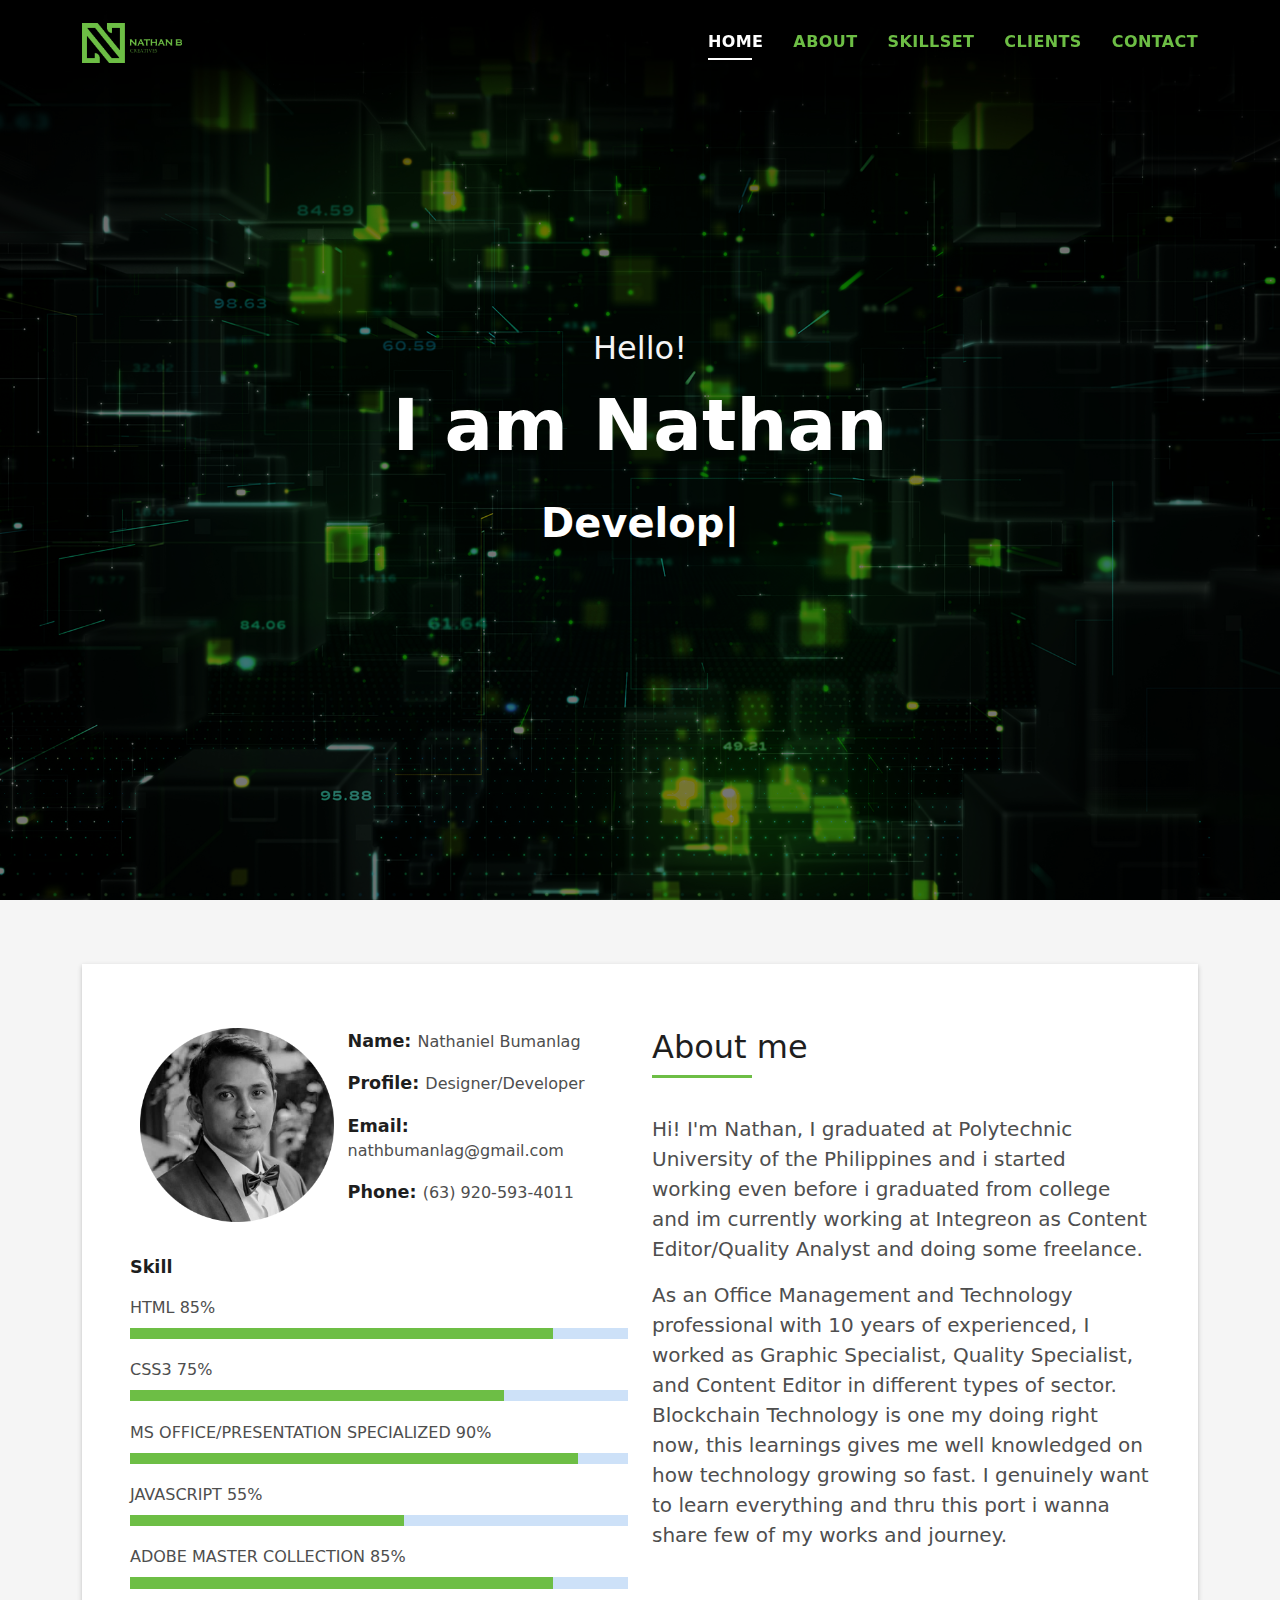
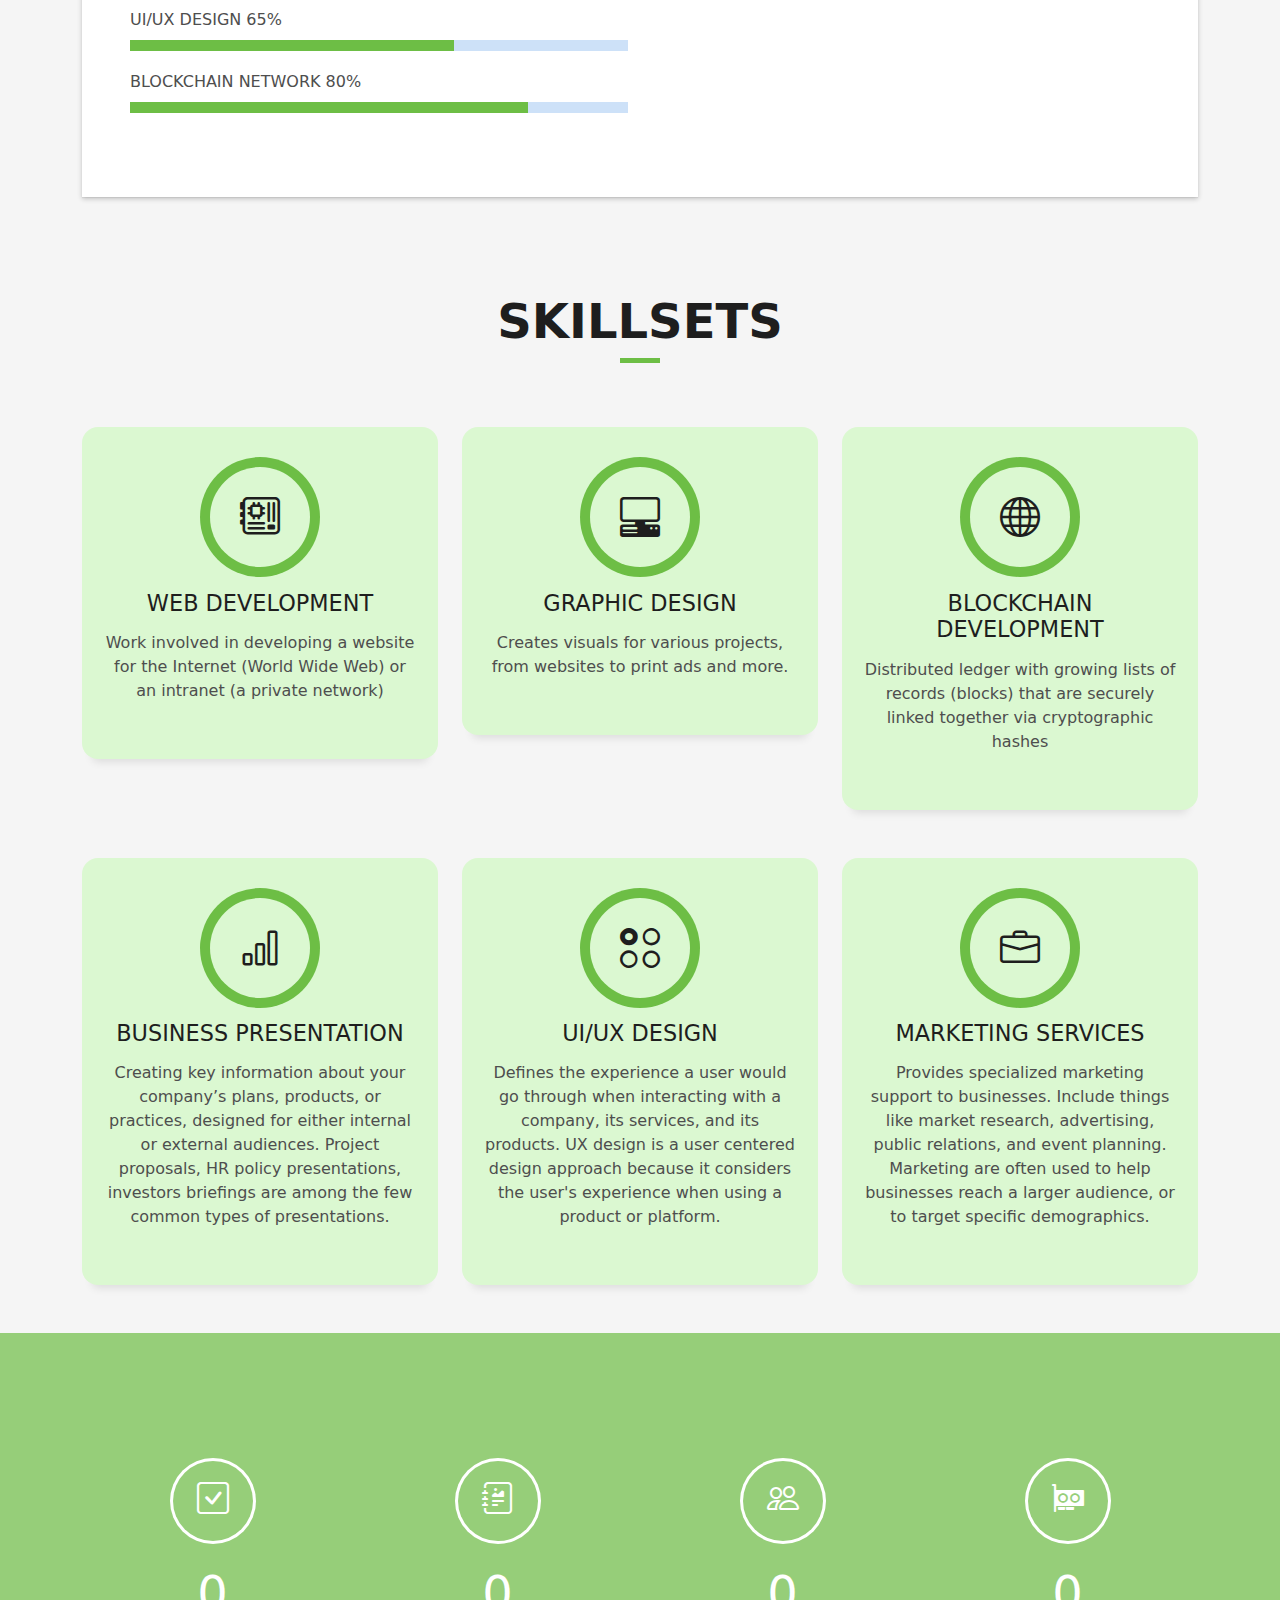
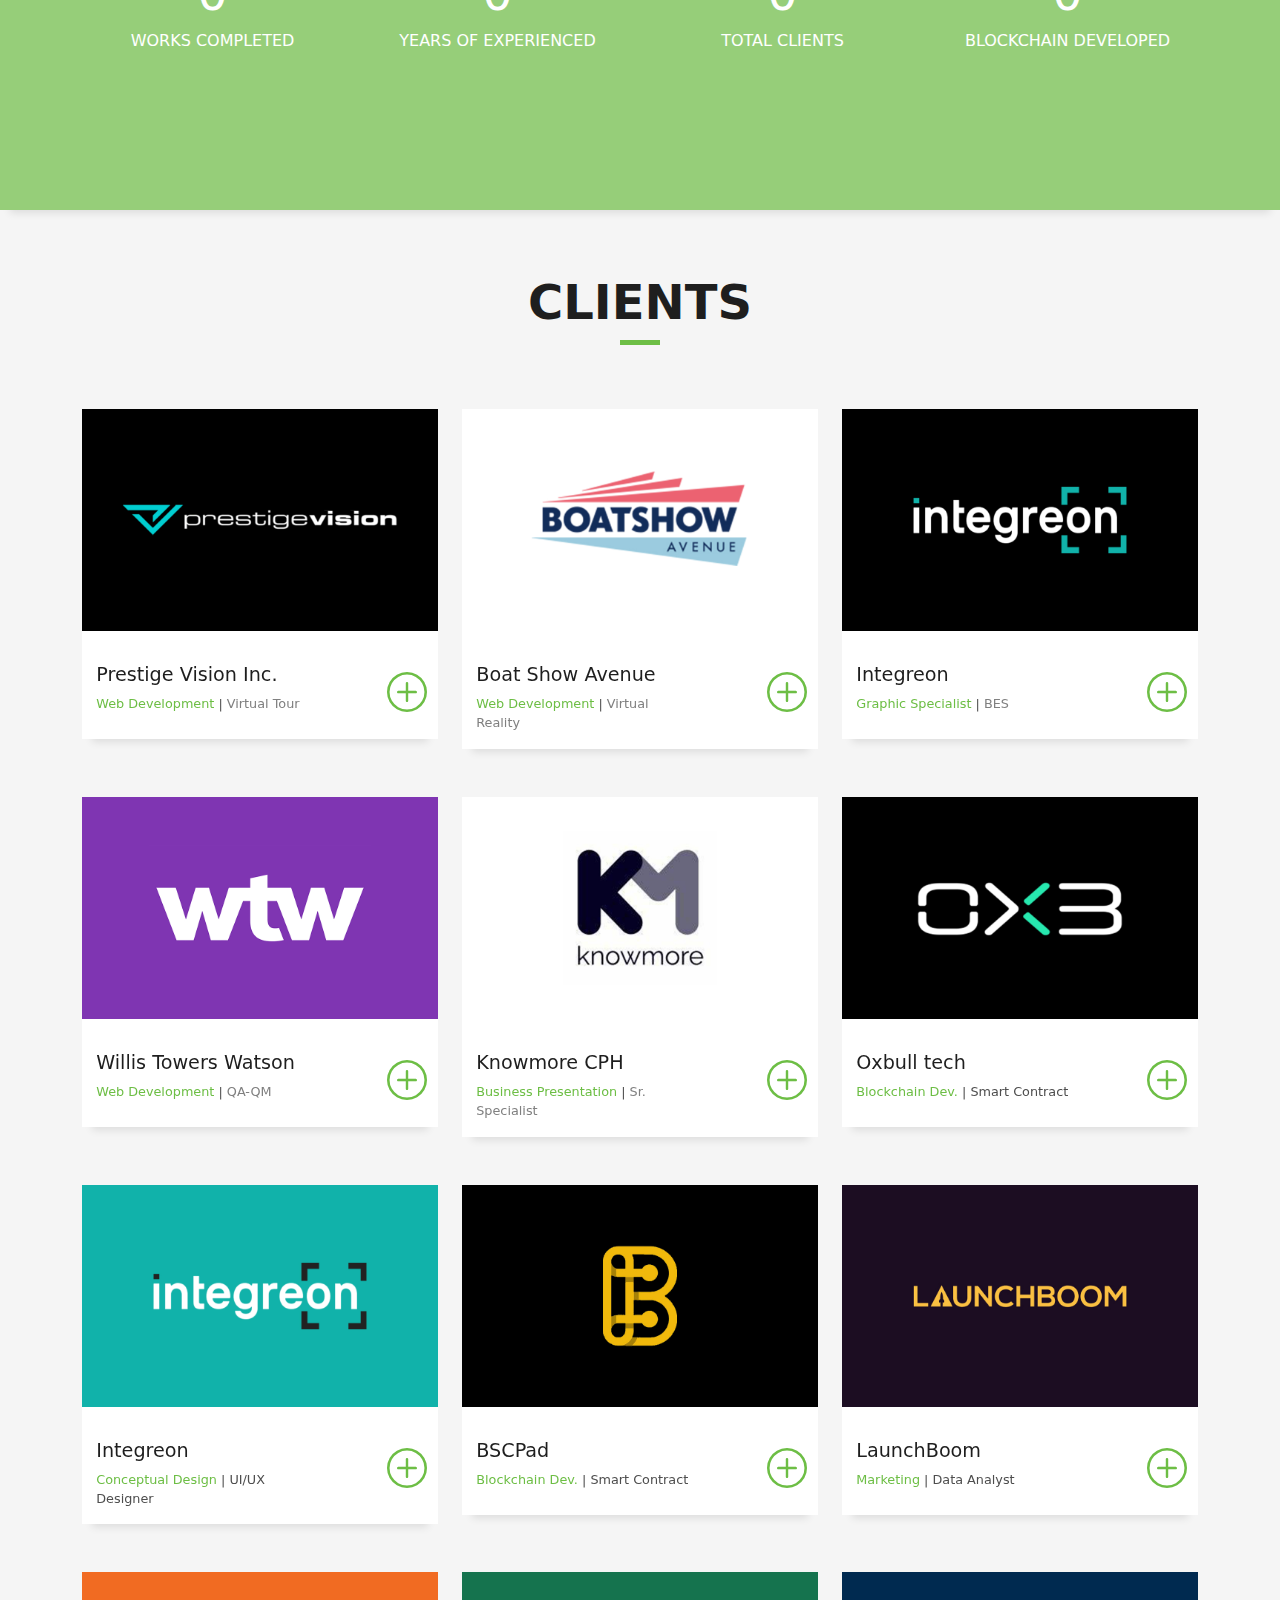
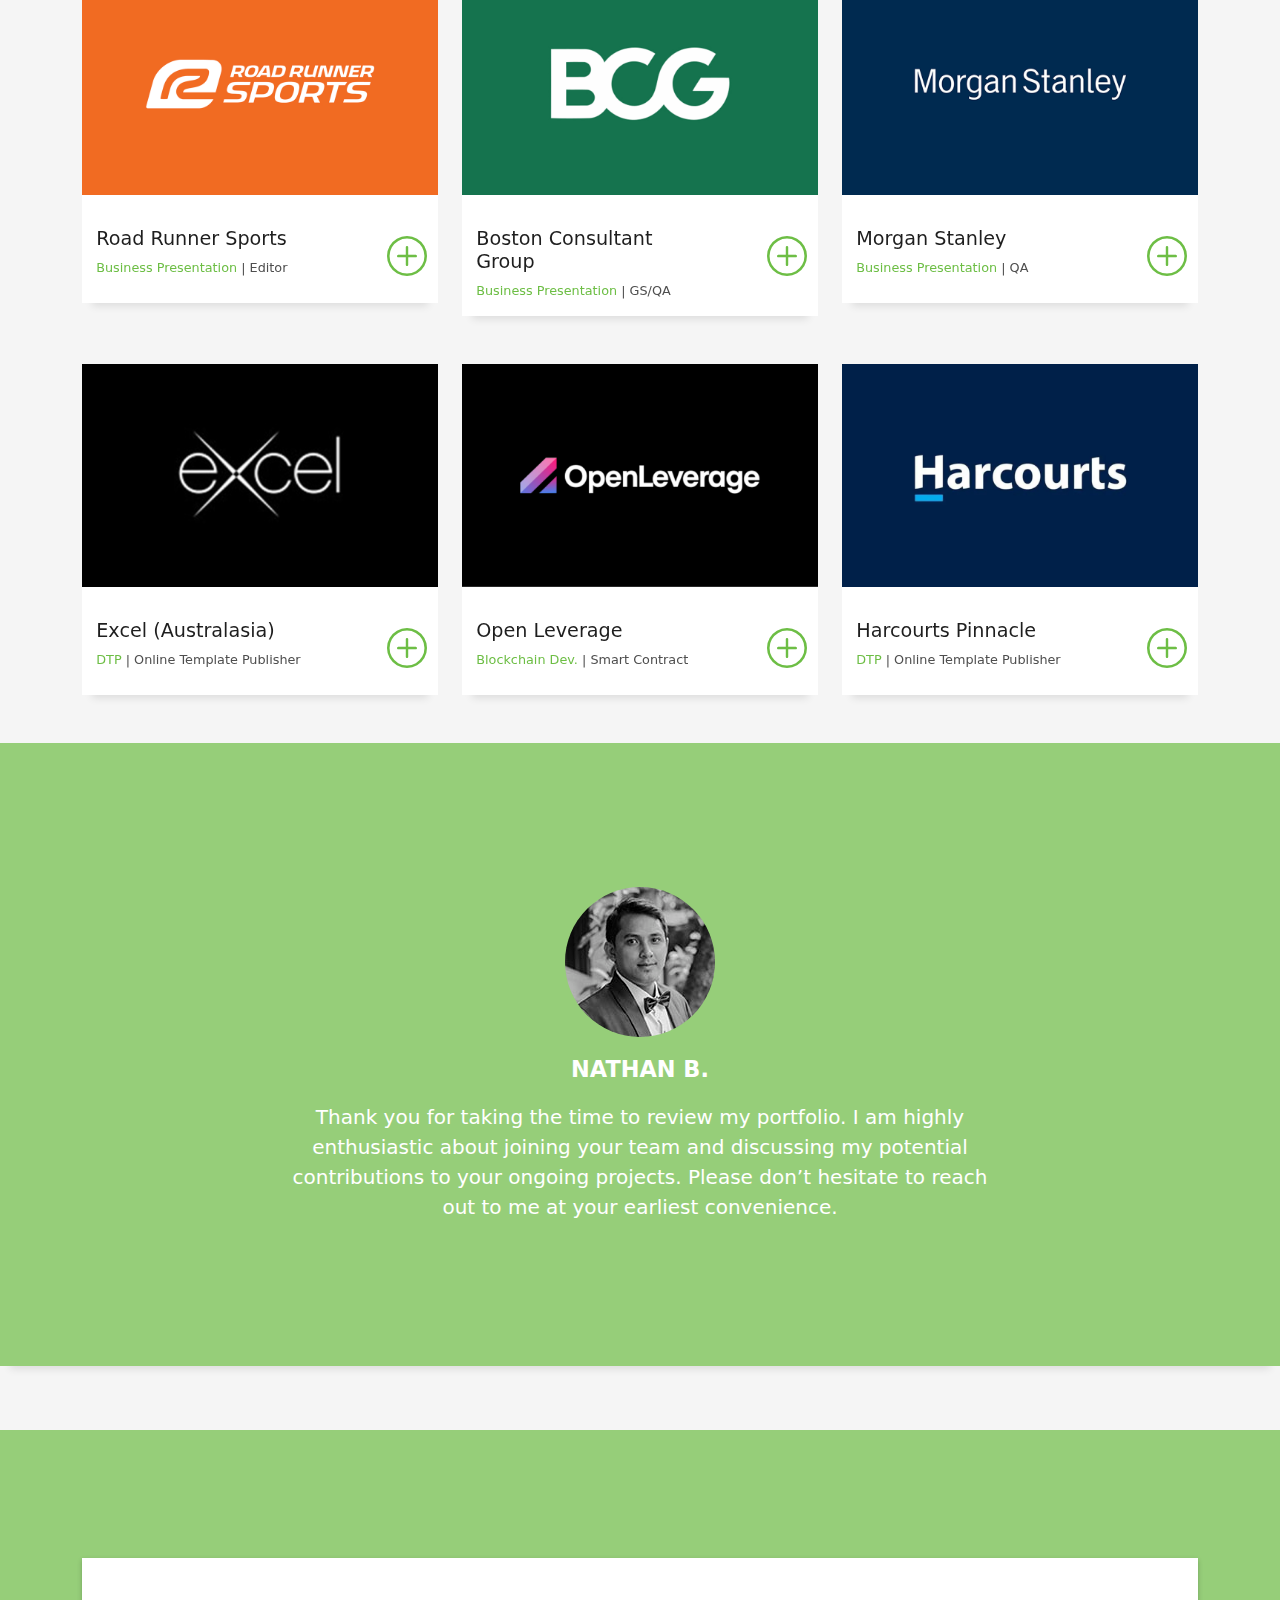
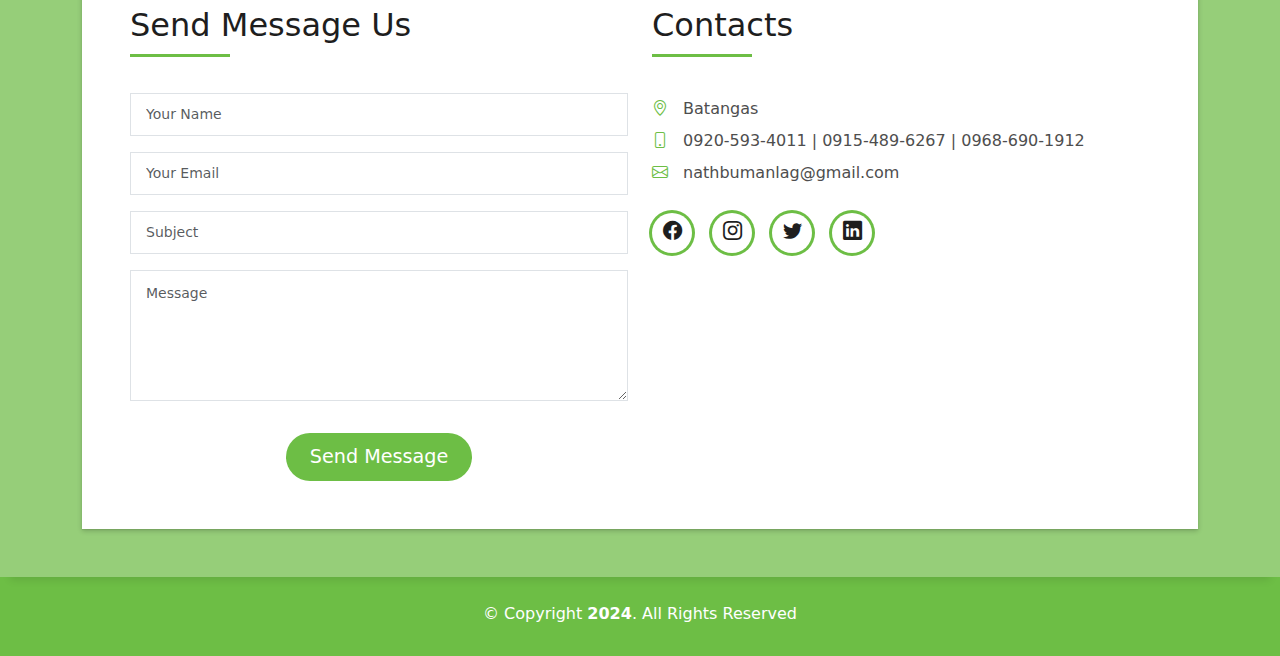
==== index.html @ ee0e368d "First commit" ====
<!DOCTYPE html>
<html lang="en">

<head>
  <meta charset="utf-8">
  <meta content="width=device-width, initial-scale=1.0" name="viewport">

  <title>Nathan B-Portfolio</title>
  <meta content="" name="description">
  <meta content="" name="keywords">

  <!-- Favicons -->
  <link href="assets/img/favicon.ico" rel="icon">
  <link href="assets/img/apple-touch-icon.png" rel="apple-touch-icon">

  <!-- Vendor CSS Files -->
  <link href="assets/vendor/bootstrap/css/bootstrap.min.css" rel="stylesheet">
  <link href="assets/vendor/bootstrap-icons/bootstrap-icons.css" rel="stylesheet">
  <link href="assets/vendor/glightbox/css/glightbox.min.css" rel="stylesheet">
  <link href="assets/vendor/swiper/swiper-bundle.min.css" rel="stylesheet">

  <!-- Template Main CSS File -->
  <link href="assets/css/style.css" rel="stylesheet">


</head>

<body>

  <!-- ======= Header ======= -->
  <header id="header" class="fixed-top">
    <div class="container d-flex align-items-center justify-content-between">

      <!--<h1 class="logo"><a href="index.html">Nathanb</a></h1>-->
      <a href="index.html" class="logo"><img src="assets/img/logo.png" alt="" class="img-fluid"></a>

      <nav id="navbar" class="navbar">
        <ul>
          <li><a class="nav-link scrollto active" href="#hero">Home</a></li>
          <li><a class="nav-link scrollto" href="#about">About</a></li>
          <li><a class="nav-link scrollto" href="#services">Skillset</a></li>
          <li><a class="nav-link scrollto " href="#work">Clients</a></li>
          <li><a class="nav-link scrollto" href="#contact">Contact</a></li>
        </ul>
        <i class="bi bi-list mobile-nav-toggle"></i>
      </nav><!-- .navbar -->

    </div>
  </header><!-- End Header -->

  <!-- ======= Hero Section ======= -->
  <div id="hero" class="hero route bg-image" style="background-image: url(assets/img/hero-bg.jpg)">
    <div class="overlay-itro"></div>
    <div class="hero-content display-table">
      <div class="table-cell">
        <div class="container">
          <p class="display-6 color-d">Hello!</p>
          <h1 class="hero-title mb-4">I am Nathan</h1>
          <p class="hero-subtitle"><span class="typed" data-typed-items="Developer, Graphic Specialist, Blockchain Developer, Content Editor, Quality Analyst"></span></p>
          <!-- <p class="pt-3"><a class="btn btn-primary btn js-scroll px-4" scrollto active" href="#about" role="button">Learn More</a></p> -->
        </div>
      </div>
    </div>
  </div><!-- End Hero Section -->

  <main id="main">

    <!-- ======= About Section ======= -->
    <section id="about" class="about-mf sect-pt4 route">
      <div class="container">
        <div class="row">
          <div class="col-sm-12">
            <div class="box-shadow-full">
              <div class="row">
                <div class="col-md-6">
                  <div class="row">
                    <div class="col-sm-6 col-md-5">
                      <div class="about-img">
                        <img src="assets/img/testimonial-2.png" class="img-fluid rounded b-shadow-a" alt="">
                      </div>
                    </div>
                    <div class="col-sm-6 col-md-7">
                      <div class="about-info">
                        <p><span class="title-s">Name: </span> <span>Nathaniel Bumanlag</span></p>
                        <p><span class="title-s">Profile: </span> <span>Designer/Developer</span></p>
                        <p><span class="title-s">Email: </span> <span>nathbumanlag@gmail.com</span></p>
                        <p><span class="title-s">Phone: </span> <span>(63) 920-593-4011</span></p>
                      </div>
                    </div>
                  </div>
                  <div class="skill-mf">
                    <p class="title-s">Skill</p>
                    <span>HTML</span> <span class="pull-right">85%</span>
                    <div class="progress">
                      <div class="progress-bar" role="progressbar" style="width: 85%;" aria-valuenow="85" aria-valuemin="0" aria-valuemax="100"></div>
                    </div>
                    <span>CSS3</span> <span class="pull-right">75%</span>
                    <div class="progress">
                      <div class="progress-bar" role="progressbar" style="width: 75%" aria-valuenow="75" aria-valuemin="0" aria-valuemax="100"></div>
                    </div>
                    <span>MS OFFICE/PRESENTATION SPECIALIZED</span> <span class="pull-right">90%</span>
                    <div class="progress">
                      <div class="progress-bar" role="progressbar" style="width: 90%" aria-valuenow="90" aria-valuemin="0" aria-valuemax="100"></div>
                    </div>
                    <span>JAVASCRIPT</span> <span class="pull-right">55%</span>
                    <div class="progress">
                      <div class="progress-bar" role="progressbar" style="width: 55%" aria-valuenow="55" aria-valuemin="0" aria-valuemax="100"></div>
                    </div>
                    <span>ADOBE MASTER COLLECTION</span> <span class="pull-right">85%</span>
                    <div class="progress">
                      <div class="progress-bar" role="progressbar" style="width: 85%" aria-valuenow="85" aria-valuemin="0" aria-valuemax="100"></div>
                    </div>
                    <span>UI/UX DESIGN</span> <span class="pull-right">65%</span>
                    <div class="progress">
                      <div class="progress-bar" role="progressbar" style="width: 65%" aria-valuenow="65" aria-valuemin="0" aria-valuemax="100"></div>
                    </div>
                    <span>BLOCKCHAIN NETWORK</span> <span class="pull-right">80%</span>
                    <div class="progress">
                      <div class="progress-bar" role="progressbar" style="width: 80%" aria-valuenow="80" aria-valuemin="0" aria-valuemax="100"></div>
                    </div>
                  </div>
                </div>
                <div class="col-md-6">
                  <div class="about-me pt-4 pt-md-0">
                    <div class="title-box-2">
                      <h5 class="title-left">
                        About me
                      </h5>
                    </div>
                    <p class="lead">
                      Hi! I'm Nathan, I graduated at Polytechnic University of the Philippines and i started working even before i graduated from college
                      and im currently working at Integreon as Content Editor/Quality Analyst and doing some freelance.
                    </p>
                    <p class="lead">
                      As an Office Management and Technology professional with 10 years of experienced, I worked as Graphic Specialist, Quality Specialist, and Content Editor in different types of sector.
                      Blockchain Technology is one my doing right now, this learnings gives me well knowledged on how technology growing so fast. I genuinely want to
                      learn everything and thru this port i wanna share few of my works and journey.
                    </p>
                    
                  </div>
                </div>
              </div>
            </div>
          </div>
        </div>
      </div>
    </section><!-- End About Section -->

    <!-- ======= Skillsets Section ======= -->
    <section id="services" class="services-mf pt-5 route">
      <div class="container">
        <div class="row">
          <div class="col-sm-12">
            <div class="title-box text-center">
              <h3 class="title-a">
                Skillsets
              </h3>
              <!--<p class="subtitle-a"></p>-->
              <div class="line-mf"></div>
            </div>
          </div>
        </div>
        <div class="row">
          <div class="col-md-4">
            <div class="service-box">
              <div class="service-ico">
                <span class="ico-circle"><i class="bi bi-motherboard"></i></span>
              </div>
              <div class="service-content">
                <h2 class="s-title">Web Development</h2>
                <p class="s-description text-center">
                  Work involved in developing a website for the Internet (World Wide Web) or an intranet (a private network)
                </p>
              </div>
            </div>
          </div>
          <div class="col-md-4">
            <div class="service-box">
              <div class="service-ico">
                <span class="ico-circle"><i class="bi bi-pc-display-horizontal"></i></span>
              </div>
              <div class="service-content">
                <h2 class="s-title">Graphic Design</h2>
                <p class="s-description text-center">
                  Creates visuals for various projects, from websites to print ads and more.
                </p>
              </div>
            </div>
          </div>
          <div class="col-md-4">
            <div class="service-box">
              <div class="service-ico">
                <span class="ico-circle"><i class="bi bi-globe"></i></span>
              </div>
              <div class="service-content">
                <h2 class="s-title">Blockchain Development</h2>
                <p class="s-description text-center">
                  Distributed ledger with growing lists of records (blocks) that are securely linked together via cryptographic hashes
                </p>
              </div>
            </div>
          </div>
          <div class="col-md-4">
            <div class="service-box">
              <div class="service-ico">
                <span class="ico-circle"><i class="bi bi-bar-chart"></i></span>
              </div>
              <div class="service-content">
                <h2 class="s-title">Business Presentation</h2>
                <p class="s-description text-center">
                  Creating key information about your company’s plans, products, or practices, designed for either internal or external audiences. Project proposals,
                  HR policy presentations, investors briefings are among the few common types of presentations. 
                </p>
              </div>
            </div>
          </div>
          <div class="col-md-4">
            <div class="service-box">
              <div class="service-ico">
                <span class="ico-circle"><i class="bi bi-ui-radios-grid"></i></span>
              </div>
              <div class="service-content">
                <h2 class="s-title">UI/UX Design</h2>
                <p class="s-description text-center">
                  Defines the experience a user would go through when interacting with a company, its services, and its products.
                  UX design is a user centered design approach because it considers the user's experience when using a product or platform.
                </p>
              </div>
            </div>
          </div>
          <div class="col-md-4">
            <div class="service-box">
              <div class="service-ico">
                <span class="ico-circle"><i class="bi bi-briefcase"></i></span>
              </div>
              <div class="service-content">
                <h2 class="s-title">Marketing Services</h2>
                <p class="s-description text-center">
                  Provides specialized marketing support to businesses. Include things like market research, advertising, public relations, and event planning.
                  Marketing are often used to help businesses reach a larger audience, or to target specific demographics.
                </p>
              </div>
            </div>
          </div>
        </div>
      </div>
    </section><!-- End Skillsets Section -->

    <!-- ======= Counter Section ======= -->
    <div class="section-counter paralax-mf bg-image" style="background-image: url(assets/img/counters-bg.jpg)">
      <div class="overlay-mf"></div>
      <div class="container position-relative">
        <div class="row">
          <div class="col-sm-3 col-lg-3">
            <div class="counter-box counter-box pt-4 pt-md-0">
              <div class="counter-ico">
                <span class="ico-circle"><i class="bi bi-check-square"></i></span>
              </div>
              <div class="counter-num">
                <p data-purecounter-start="0" data-purecounter-end="187" data-purecounter-duration="1" class="counter purecounter"></p>
                <span class="counter-text">WORKS COMPLETED</span>
              </div>
            </div>
          </div>
          <div class="col-sm-3 col-lg-3">
            <div class="counter-box pt-4 pt-md-0">
              <div class="counter-ico">
                <span class="ico-circle"><i class="bi bi-journal-richtext"></i></span>
              </div>
              <div class="counter-num">
                <p data-purecounter-start="0" data-purecounter-end="10" data-purecounter-duration="1" class="counter purecounter"></p>
                <span class="counter-text">YEARS OF EXPERIENCED</span>
              </div>
            </div>
          </div>
          <div class="col-sm-3 col-lg-3">
            <div class="counter-box pt-4 pt-md-0">
              <div class="counter-ico">
                <span class="ico-circle"><i class="bi bi-people"></i></span>
              </div>
              <div class="counter-num">
                <p data-purecounter-start="0" data-purecounter-end="112" data-purecounter-duration="1" class="counter purecounter"></p>
                <span class="counter-text">TOTAL CLIENTS</span>
              </div>
            </div>
          </div>
          <div class="col-sm-3 col-lg-3">
            <div class="counter-box pt-4 pt-md-0">
              <div class="counter-ico">
                <span class="ico-circle"><i class="bi bi-gpu-card"></i></span>
              </div>
              <div class="counter-num">
                <p data-purecounter-start="0" data-purecounter-end="48" data-purecounter-duration="1" class="counter purecounter"></p>
                <span class="counter-text">BLOCKCHAIN DEVELOPED</span>
              </div>
            </div>
          </div>
        </div>
      </div>
    </div><!-- End Counter Section -->

    <!-- ======= Clients Section ======= -->
    <section id="work" class="portfolio-mf sect-pt4 route">
      <div class="container">
        <div class="row">
          <div class="col-sm-12">
            <div class="title-box text-center">
              <h3 class="title-a">
                Clients
              </h3>
              <!-- <p class="subtitle-a"></p>-->
              <div class="line-mf"></div>
            </div>
          </div>
        </div>
        <div class="row">
          <div class="col-md-4">
            <div class="work-box">
              <a href="assets/img/work-1.jpg" data-gallery="portfolioGallery" class="portfolio-lightbox">
                <div class="work-img">
                  <img src="assets/img/work-1.jpg" alt="" class="img-fluid">
                </div>
              </a>
              <div class="work-content">
                <div class="row">
                  <div class="col-sm-8">
                    <h2 class="w-title">Prestige Vision Inc.</h2>
                    <div class="w-more">
                      <span class="w-ctegory">Web Development</span> | <span style="color:gray">Virtual Tour</span>
                    </div>
                  </div>
                  <div class="col-sm-4">
                    <div class="w-like">
                      <a href="portfolio-details.html"> <span class="bi bi-plus-circle"></span></a>
                    </div>
                  </div>
                </div>
              </div>
            </div>
          </div>
          <div class="col-md-4">
            <div class="work-box">
              <a href="assets/img/work-2.jpg" data-gallery="portfolioGallery" class="portfolio-lightbox">
                <div class="work-img">
                  <img src="assets/img/work-2.jpg" alt="" class="img-fluid">
                </div>
              </a>
              <div class="work-content">
                <div class="row">
                  <div class="col-sm-8">
                    <h2 class="w-title">Boat Show Avenue</h2>
                    <div class="w-more">
                      <span class="w-ctegory">Web Development</span> | <span style="color:gray">Virtual Reality</span>
                    </div>
                  </div>
                  <div class="col-sm-4">
                    <div class="w-like">
                      <a href="portfolio-details.html"> <span class="bi bi-plus-circle"></span></a>
                    </div>
                  </div>
                </div>
              </div>
            </div>
          </div>
          <div class="col-md-4">
            <div class="work-box">
              <a href="assets/img/work-3.jpg" data-gallery="portfolioGallery" class="portfolio-lightbox">
                <div class="work-img">
                  <img src="assets/img/work-3.jpg" alt="" class="img-fluid">
                </div>
              </a>
              <div class="work-content">
                <div class="row">
                  <div class="col-sm-8">
                    <h2 class="w-title">Integreon</h2>
                    <div class="w-more">
                      <span class="w-ctegory">Graphic Specialist</span> | <span style="color:gray">BES</span>
                    </div>
                  </div>
                  <div class="col-sm-4">
                    <div class="w-like">
                      <a href="portfolio-details.html"> <span class="bi bi-plus-circle"></span></a>
                    </div>
                  </div>
                </div>
              </div>
            </div>
          </div>
          <div class="col-md-4">
            <div class="work-box">
              <a href="assets/img/work-4.jpg" data-gallery="portfolioGallery" class="portfolio-lightbox">
                <div class="work-img">
                  <img src="assets/img/work-4.jpg" alt="" class="img-fluid">
                </div>
              </a>
              <div class="work-content">
                <div class="row">
                  <div class="col-sm-8">
                    <h2 class="w-title">Willis Towers Watson</h2>
                    <div class="w-more">
                      <span class="w-ctegory">Web Development</span> | <span style="color:gray">QA-QM</span>
                    </div>
                  </div>
                  <div class="col-sm-4">
                    <div class="w-like">
                      <a href="portfolio-details.html"> <span class="bi bi-plus-circle"></span></a>
                    </div>
                  </div>
                </div>
              </div>
            </div>
          </div>
          <div class="col-md-4">
            <div class="work-box">
              <a href="assets/img/work-5.jpg" data-gallery="portfolioGallery" class="portfolio-lightbox">
                <div class="work-img">
                  <img src="assets/img/work-5.jpg" alt="" class="img-fluid">
                </div>
              </a>
              <div class="work-content">
                <div class="row">
                  <div class="col-sm-8">
                    <h2 class="w-title">Knowmore CPH</h2>
                    <div class="w-more">
                      <span class="w-ctegory">Business Presentation</span> | <span style="color:gray">Sr. Specialist</span>
                    </div>
                  </div>
                  <div class="col-sm-4">
                    <div class="w-like">
                      <a href="portfolio-details.html"> <span class="bi bi-plus-circle"></span></a>
                    </div>
                  </div>
                </div>
              </div>
            </div>
          </div>
          <div class="col-md-4">
            <div class="work-box">
              <a href="assets/img/work-6.jpg" data-gallery="portfolioGallery" class="portfolio-lightbox">
                <div class="work-img">
                  <img src="assets/img/work-6.jpg" alt="" class="img-fluid">
                </div>
              </a>
              <div class="work-content">
                <div class="row">
                  <div class="col-sm-8">
                    <h2 class="w-title">Oxbull tech</h2>
                    <div class="w-more">
                      <span class="w-ctegory">Blockchain Dev.</span> | <span class="w-date">Smart Contract</span>
                    </div>
                  </div>
                  <div class="col-sm-4">
                    <div class="w-like">
                      <a href="portfolio-details.html"> <span class="bi bi-plus-circle"></span></a>
                    </div>
                  </div>
                </div>
              </div>
            </div>
          </div>
          <div class="col-md-4">
            <div class="work-box">
              <a href="assets/img/work-7.jpg" data-gallery="portfolioGallery" class="portfolio-lightbox">
                <div class="work-img">
                  <img src="assets/img/work-7.jpg" alt="" class="img-fluid">
                </div>
              </a>
              <div class="work-content">
                <div class="row">
                  <div class="col-sm-8">
                    <h2 class="w-title">Integreon</h2>
                    <div class="w-more">
                      <span class="w-ctegory">Conceptual Design</span> | <span class="w-date">UI/UX Designer</span>
                    </div>
                  </div>
                  <div class="col-sm-4">
                    <div class="w-like">
                      <a href="portfolio-details.html"> <span class="bi bi-plus-circle"></span></a>
                    </div>
                  </div>
                </div>
              </div>
            </div>
          </div>
          <div class="col-md-4">
            <div class="work-box">
              <a href="assets/img/work-8.jpg" data-gallery="portfolioGallery" class="portfolio-lightbox">
                <div class="work-img">
                  <img src="assets/img/work-8.jpg" alt="" class="img-fluid">
                </div>
              </a>
              <div class="work-content">
                <div class="row">
                  <div class="col-sm-8">
                    <h2 class="w-title">BSCPad</h2>
                    <div class="w-more">
                      <span class="w-ctegory">Blockchain Dev.</span> | <span class="w-date">Smart Contract</span>
                    </div>
                  </div>
                  <div class="col-sm-4">
                    <div class="w-like">
                      <a href="portfolio-details.html"> <span class="bi bi-plus-circle"></span></a>
                    </div>
                  </div>
                </div>
              </div>
            </div>
          </div>
          <div class="col-md-4">
            <div class="work-box">
              <a href="assets/img/work-9.jpg" data-gallery="portfolioGallery" class="portfolio-lightbox">
                <div class="work-img">
                  <img src="assets/img/work-9.jpg" alt="" class="img-fluid">
                </div>
              </a>
              <div class="work-content">
                <div class="row">
                  <div class="col-sm-8">
                    <h2 class="w-title">LaunchBoom</h2>
                    <div class="w-more">
                      <span class="w-ctegory">Marketing</span> | <span class="w-date">Data Analyst</span>
                    </div>
                  </div>
                  <div class="col-sm-4">
                    <div class="w-like">
                      <a href="portfolio-details.html"> <span class="bi bi-plus-circle"></span></a>
                    </div>
                  </div>
                </div>
              </div>
            </div>
          </div>
          <div class="col-md-4">
            <div class="work-box">
              <a href="assets/img/work-10.jpg" data-gallery="portfolioGallery" class="portfolio-lightbox">
                <div class="work-img">
                  <img src="assets/img/work-10.jpg" alt="" class="img-fluid">
                </div>
              </a>
              <div class="work-content">
                <div class="row">
                  <div class="col-sm-8">
                    <h2 class="w-title">Road Runner Sports</h2>
                    <div class="w-more">
                      <span class="w-ctegory">Business Presentation</span> | <span class="w-date">Editor</span>
                    </div>
                  </div>
                  <div class="col-sm-4">
                    <div class="w-like">
                      <a href="portfolio-details.html"> <span class="bi bi-plus-circle"></span></a>
                    </div>
                  </div>
                </div>
              </div>
            </div>
          </div>
          <div class="col-md-4">
            <div class="work-box">
              <a href="assets/img/work-11.jpg" data-gallery="portfolioGallery" class="portfolio-lightbox">
                <div class="work-img">
                  <img src="assets/img/work-11.jpg" alt="" class="img-fluid">
                </div>
              </a>
              <div class="work-content">
                <div class="row">
                  <div class="col-sm-8">
                    <h2 class="w-title">Boston Consultant Group</h2>
                    <div class="w-more">
                      <span class="w-ctegory">Business Presentation</span> | <span class="w-date">GS/QA</span>
                    </div>
                  </div>
                  <div class="col-sm-4">
                    <div class="w-like">
                      <a href="portfolio-details.html"> <span class="bi bi-plus-circle"></span></a>
                    </div>
                  </div>
                </div>
              </div>
            </div>
          </div>
          <div class="col-md-4">
            <div class="work-box">
              <a href="assets/img/work-12.jpg" data-gallery="portfolioGallery" class="portfolio-lightbox">
                <div class="work-img">
                  <img src="assets/img/work-12.jpg" alt="" class="img-fluid">
                </div>
              </a>
              <div class="work-content">
                <div class="row">
                  <div class="col-sm-8">
                    <h2 class="w-title">Morgan Stanley</h2>
                    <div class="w-more">
                      <span class="w-ctegory">Business Presentation</span> | <span class="w-date">QA</span>
                    </div>
                  </div>
                  <div class="col-sm-4">
                    <div class="w-like">
                      <a href="portfolio-details.html"> <span class="bi bi-plus-circle"></span></a>
                    </div>
                  </div>
                </div>
              </div>
            </div>
          </div>
          <div class="col-md-4">
            <div class="work-box">
              <a href="assets/img/work-13.jpg" data-gallery="portfolioGallery" class="portfolio-lightbox">
                <div class="work-img">
                  <img src="assets/img/work-13.jpg" alt="" class="img-fluid">
                </div>
              </a>
              <div class="work-content">
                <div class="row">
                  <div class="col-sm-8">
                    <h2 class="w-title">Excel (Australasia)</h2>
                    <div class="w-more">
                      <span class="w-ctegory">DTP</span> | <span class="w-date">Online Template Publisher</span>
                    </div>
                  </div>
                  <div class="col-sm-4">
                    <div class="w-like">
                      <a href="portfolio-details.html"> <span class="bi bi-plus-circle"></span></a>
                    </div>
                  </div>
                </div>
              </div>
            </div>
          </div>
          <div class="col-md-4">
            <div class="work-box">
              <a href="assets/img/work-14.jpg" data-gallery="portfolioGallery" class="portfolio-lightbox">
                <div class="work-img">
                  <img src="assets/img/work-14.jpg" alt="" class="img-fluid">
                </div>
              </a>
              <div class="work-content">
                <div class="row">
                  <div class="col-sm-8">
                    <h2 class="w-title">Open Leverage</h2>
                    <div class="w-more">
                      <span class="w-ctegory">Blockchain Dev.</span> | <span class="w-date">Smart Contract</span>
                    </div>
                  </div>
                  <div class="col-sm-4">
                    <div class="w-like">
                      <a href="portfolio-details.html"> <span class="bi bi-plus-circle"></span></a>
                    </div>
                  </div>
                </div>
              </div>
            </div>
          </div>
          <div class="col-md-4">
            <div class="work-box">
              <a href="assets/img/work-15.jpg" data-gallery="portfolioGallery" class="portfolio-lightbox">
                <div class="work-img">
                  <img src="assets/img/work-15.jpg" alt="" class="img-fluid">
                </div>
              </a>
              <div class="work-content">
                <div class="row">
                  <div class="col-sm-8">
                    <h2 class="w-title">Harcourts Pinnacle</h2>
                    <div class="w-more">
                      <span class="w-ctegory">DTP</span> | <span class="w-date">Online Template Publisher</span>
                    </div>
                  </div>
                  <div class="col-sm-4">
                    <div class="w-like">
                      <a href="portfolio-details.html"> <span class="bi bi-plus-circle"></span></a>
                    </div>
                  </div>
                </div>
              </div>
            </div>
          </div>
        </div>
      </div>
    </section>
    <!-- End Clients Section -->
    <!-- ======= Testimonials Section ======= -->
    <div class="testimonials paralax-mf bg-image" style="background-image: url(assets/img/hero-bg.jpg)">
      <div class="overlay-mf"></div>
        <div class="container position-relative">
        <div class="row">
          <div class="col-md-12">
                  <div class="testimonial-box">
                    <div class="author-test">
                      <img src="assets/img/testimonial-2.jpg" alt="" class="rounded-circle b-shadow-a">
                      <span class="author">Nathan B.</span>
                    </div>
                    <div class="content-test">
                      <p class="description lead">
                        Thank you for taking the time to review my portfolio. I am highly enthusiastic about joining your team and discussing my potential contributions to your ongoing projects.
                        Please don’t hesitate to reach out to me at your earliest convenience.
                      </p>
                    </div>
                  </div>
                <!-- End testimonial item -->
            
          </div>
        </div>
      </div>
    </div><!-- End Testimonials Section -->

    <!-- ======= Contact Section ======= -->
    <section id="contact" class="paralax-mf footer-paralax bg-image sect-mt4 route" style="background-image: url(assets/img/overlay-bg.jpg)">
      <div class="overlay-mf"></div>
      <div class="container">
        <div class="row">
          <div class="col-sm-12">
            <div class="contact-mf">
              <div id="contact" class="box-shadow-full">
                <div class="row">
                  <div class="col-md-6">
                    <div class="title-box-2">
                      <h5 class="title-left">
                        Send Message Us
                      </h5>
                    </div>
                    <div>
                      <form action="forms/contact.php" method="post" role="form" class="php-email-form">
                        <div class="row">
                          <div class="col-md-12 mb-3">
                            <div class="form-group">
                              <input type="text" name="name" class="form-control" id="name" placeholder="Your Name" required>
                            </div>
                          </div>
                          <div class="col-md-12 mb-3">
                            <div class="form-group">
                              <input type="email" class="form-control" name="email" id="email" placeholder="Your Email" required>
                            </div>
                          </div>
                          <div class="col-md-12 mb-3">
                            <div class="form-group">
                              <input type="text" class="form-control" name="subject" id="subject" placeholder="Subject" required>
                            </div>
                          </div>
                          <div class="col-md-12">
                            <div class="form-group">
                              <textarea class="form-control" name="message" rows="5" placeholder="Message" required></textarea>
                            </div>
                          </div>
                          <div class="col-md-12 text-center my-3">
                            <div class="loading">Loading</div>
                            <div class="error-message"></div>
                            <div class="sent-message">Your message has been sent. Thank you!</div>
                          </div>
                          <div class="col-md-12 text-center">
                            <button type="submit" class="button button-a button-big button-rouded">Send Message</button>
                          </div>
                        </div>
                      </form>
                    </div>
                  </div>
                  <div class="col-md-6">
                    <div class="title-box-2 pt-4 pt-md-0">
                      <h5 class="title-left">
                        Contacts
                      </h5>
                    </div>
                    <div class="more-info">
                      
                      <ul class="list-ico">
                        <li><span class="bi bi-geo-alt"></span> Batangas</li>
                        <li><span class="bi bi-phone"></span> 0920-593-4011 | 0915-489-6267 | 0968-690-1912</li>
                        <li><span class="bi bi-envelope"></span> nathbumanlag@gmail.com</li>
                      </ul>
                    </div>
                    <div class="socials">
                      <ul>
                        <li><a href=""><span class="ico-circle"><i class="bi bi-facebook"></i></span></a></li>
                        <li><a href=""><span class="ico-circle"><i class="bi bi-instagram"></i></span></a></li>
                        <li><a href=""><span class="ico-circle"><i class="bi bi-twitter"></i></span></a></li>
                        <li><a href=""><span class="ico-circle"><i class="bi bi-linkedin"></i></span></a></li>
                      </ul>
                    </div>
                  </div>
                </div>
              </div>
            </div>
          </div>
        </div>
      </div>
    </section>
    <!-- End Contact Section -->

  <!-- ======= Footer ======= -->
  <footer>
    <div class="container">
      <div class="row">
        <div class="col-sm-12">
          <div class="copyright-box">
            <p class="copyright">&copy; Copyright <strong>2024</strong>. All Rights Reserved</p>
            
          </div>
        </div>
      </div>
    </div>
  </footer><!-- End  Footer -->

  <div id="preloader"></div>
  <a href="#" class="back-to-top d-flex align-items-center justify-content-center"><i class="bi bi-arrow-up-short"></i></a>

  <!-- Vendor JS Files -->
  <script src="assets/vendor/purecounter/purecounter_vanilla.js"></script>
  <script src="assets/vendor/bootstrap/js/bootstrap.bundle.min.js"></script>
  <script src="assets/vendor/glightbox/js/glightbox.min.js"></script>
  <script src="assets/vendor/swiper/swiper-bundle.min.js"></script>
  <script src="assets/vendor/typed.js/typed.umd.js"></script>
  <script src="assets/vendor/php-email-form/validate.js"></script>

  <!-- Template Main JS File -->
  <script src="assets/js/main.js"></script>

</body>

</html>
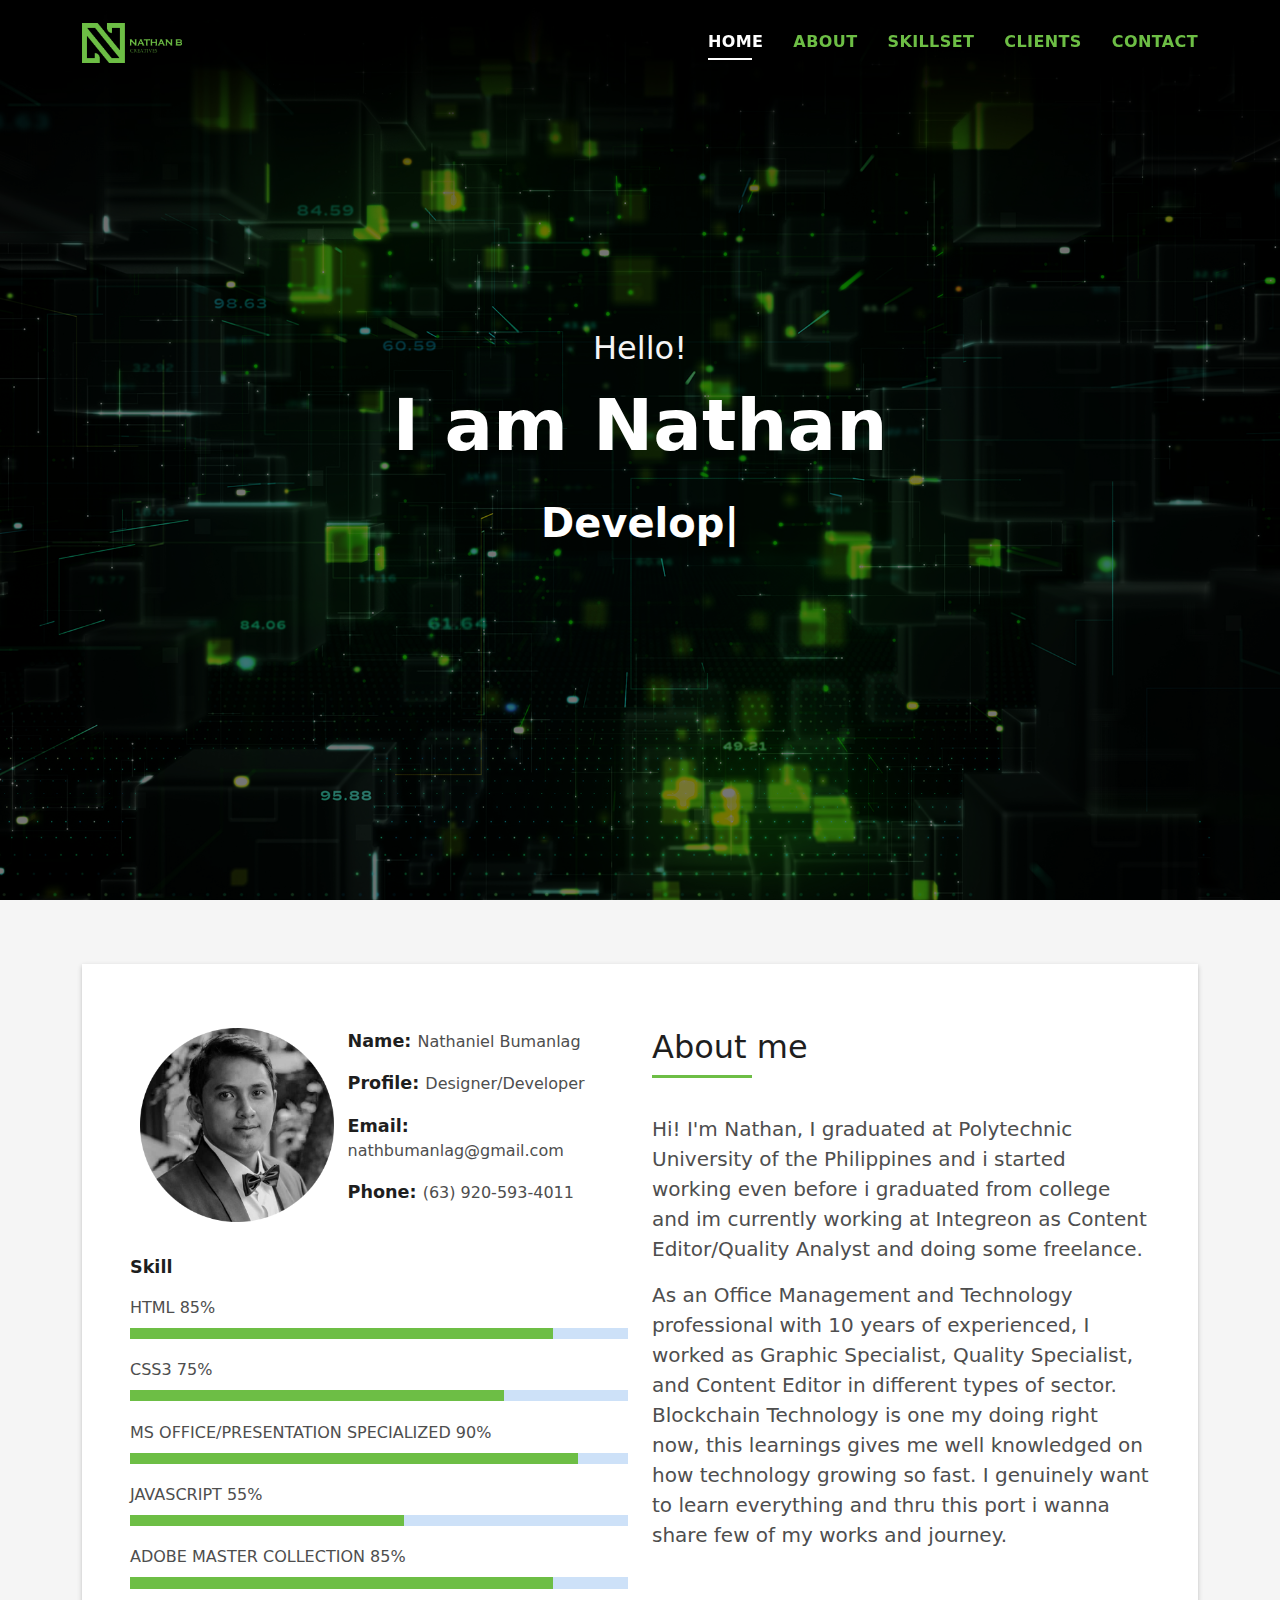
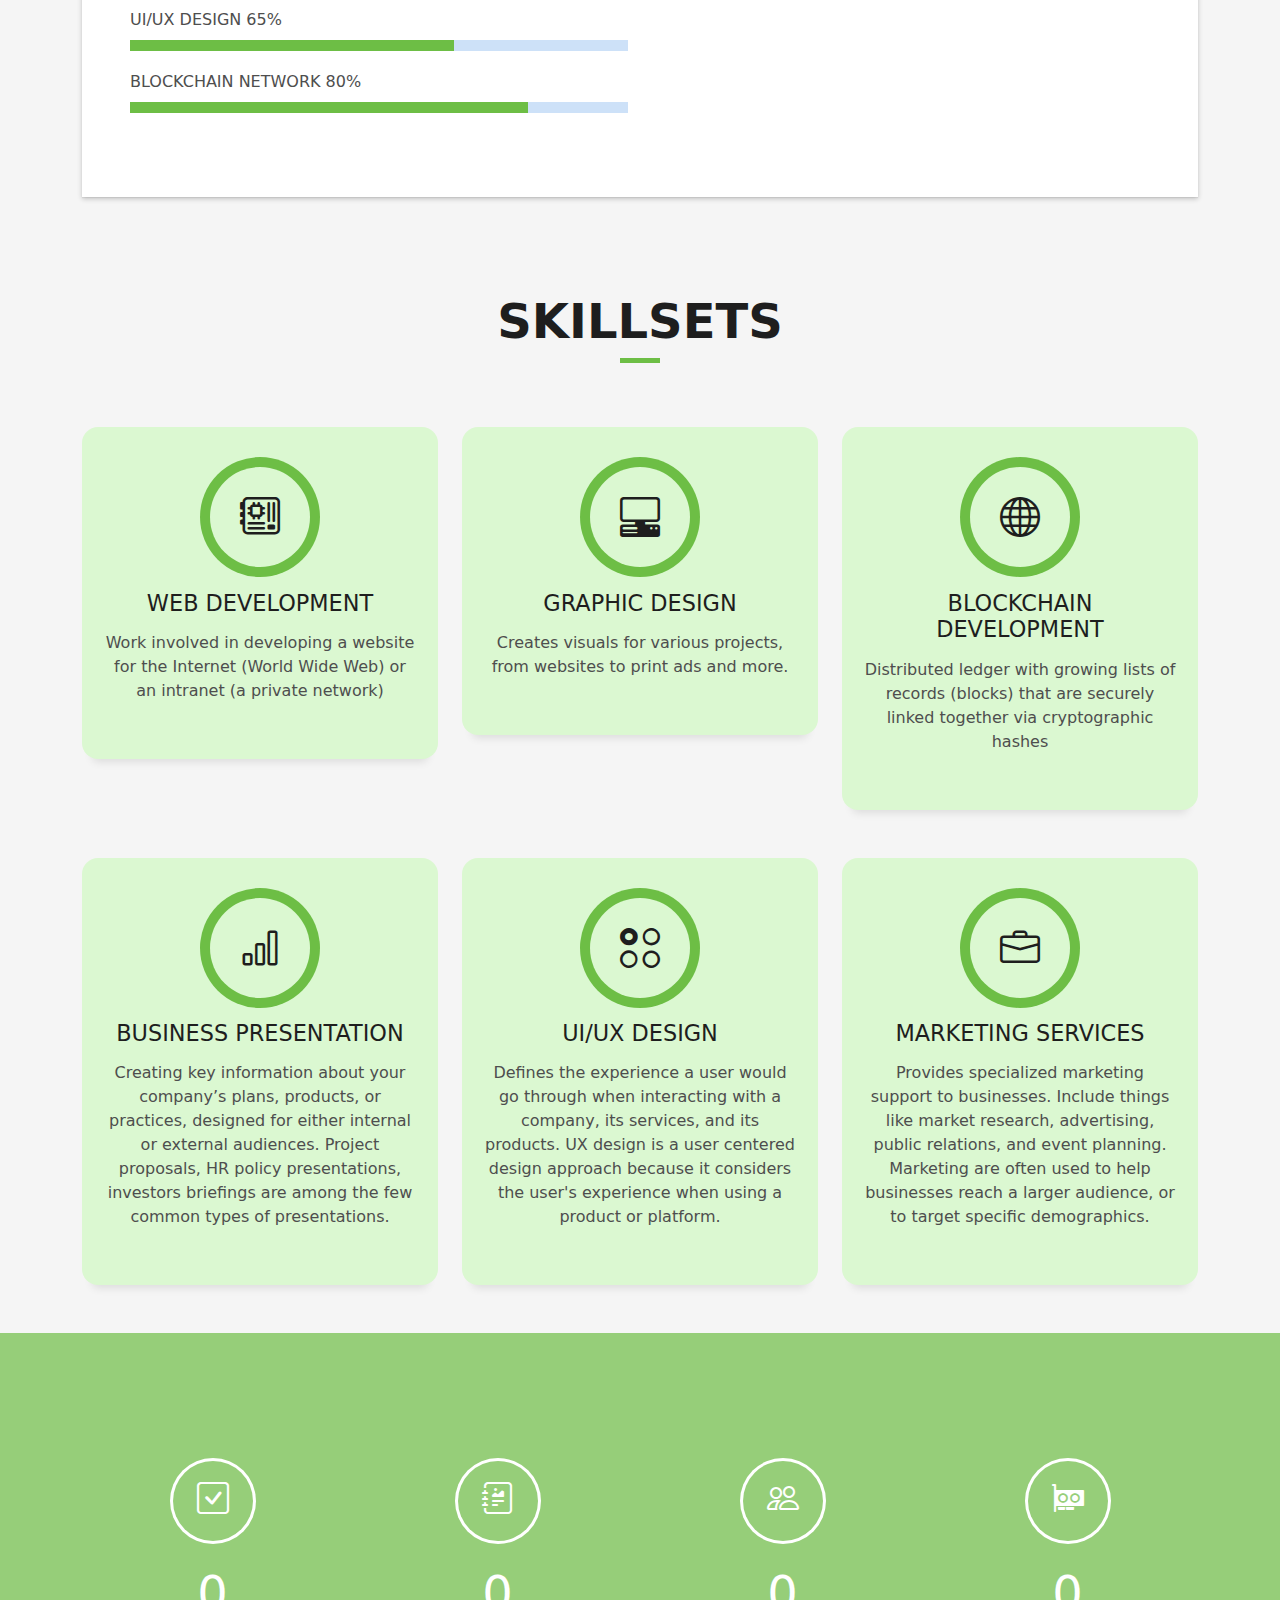
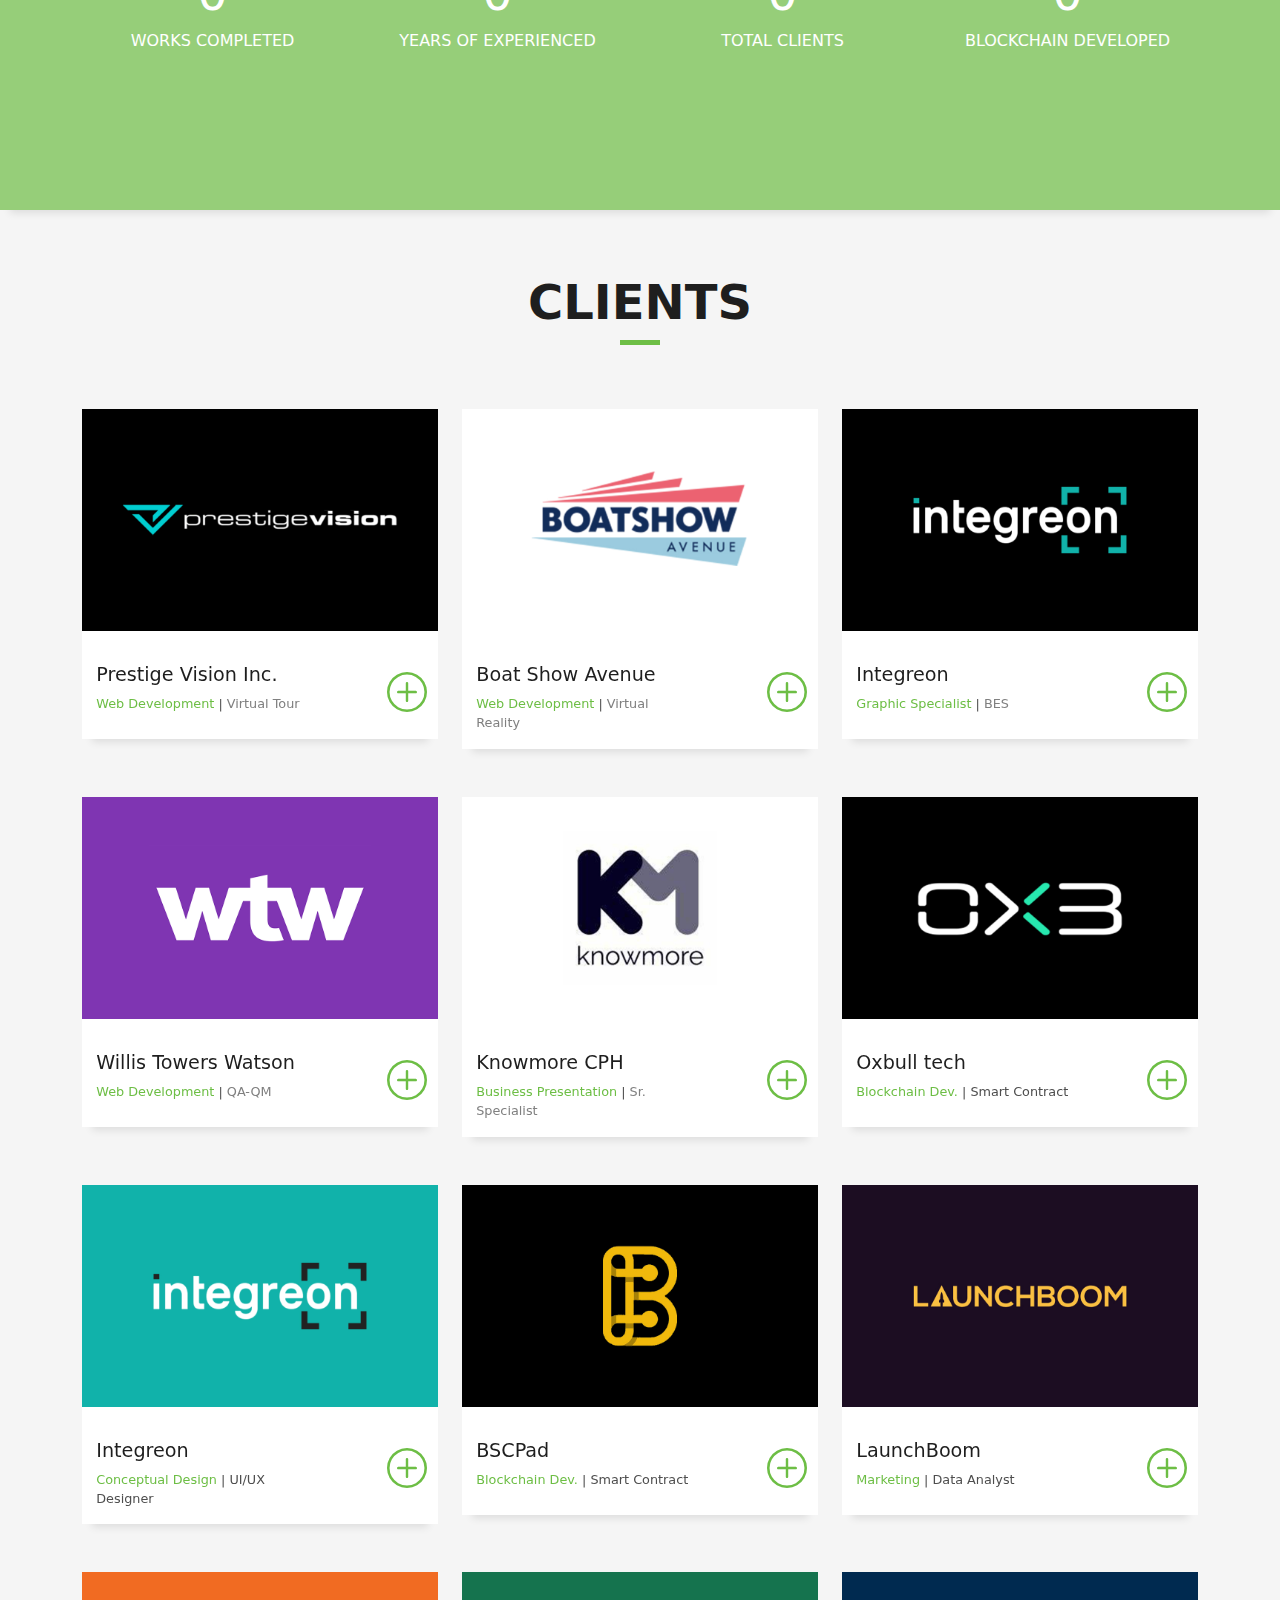
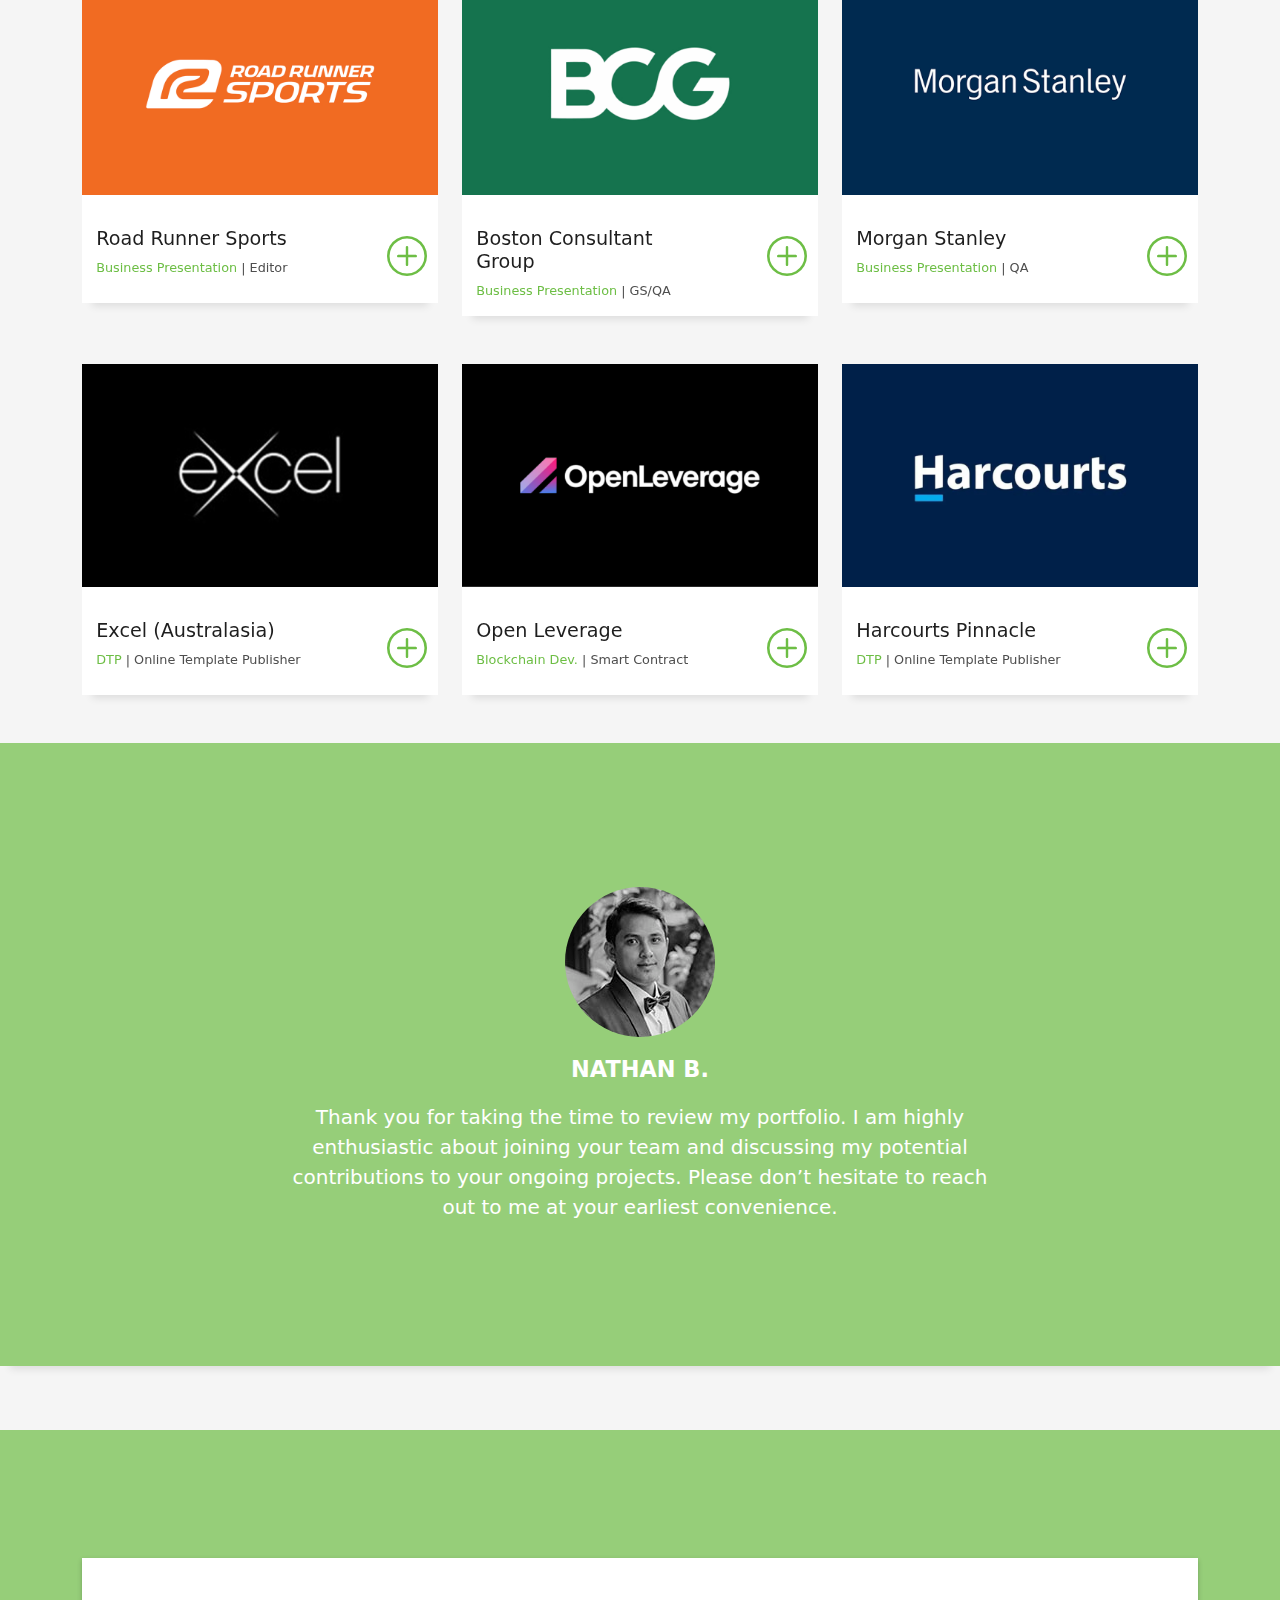
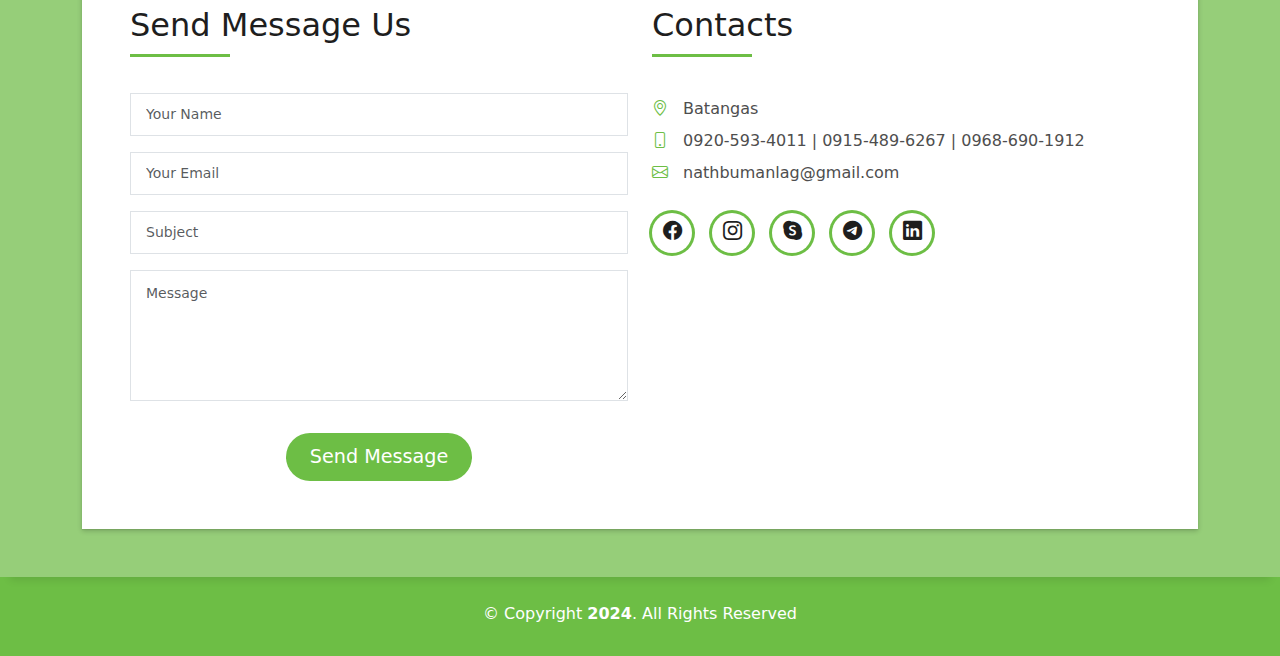
==== commit bef401c9: "index.html" ====
--- a/index.html
+++ b/index.html
@@ -769,10 +769,11 @@
                     </div>
                     <div class="socials">
                       <ul>
-                        <li><a href=""><span class="ico-circle"><i class="bi bi-facebook"></i></span></a></li>
-                        <li><a href=""><span class="ico-circle"><i class="bi bi-instagram"></i></span></a></li>
-                        <li><a href=""><span class="ico-circle"><i class="bi bi-twitter"></i></span></a></li>
-                        <li><a href=""><span class="ico-circle"><i class="bi bi-linkedin"></i></span></a></li>
+                        <li><a href="https://wwww.facebook.com/kristanenzo" target="_blank"><span class="ico-circle"><i class="bi bi-facebook"></i></span></a></li>
+                        <li><a href="https://instagram.com/n_pb16" target="_blank"><span class="ico-circle"><i class="bi bi-instagram"></i></span></a></li>
+                        <li><a href="skype:nathbumanlag?call" target="_blank"><span class="ico-circle"><i class="bi bi-skype"></i></span></a></li>
+                        <li><a href="https://t.me/OFikshun" target="_blank"><span class="ico-circle"><i class="bi bi-telegram"></i></span></a></li>
+                        <li><a href="https://linkedin.com/in/nbuma16" target="_blank"><span class="ico-circle"><i class="bi bi-linkedin"></i></span></a></li>
                       </ul>
                     </div>
                   </div>
@@ -815,4 +816,4 @@
 
 </body>
 
-</html>+</html>
